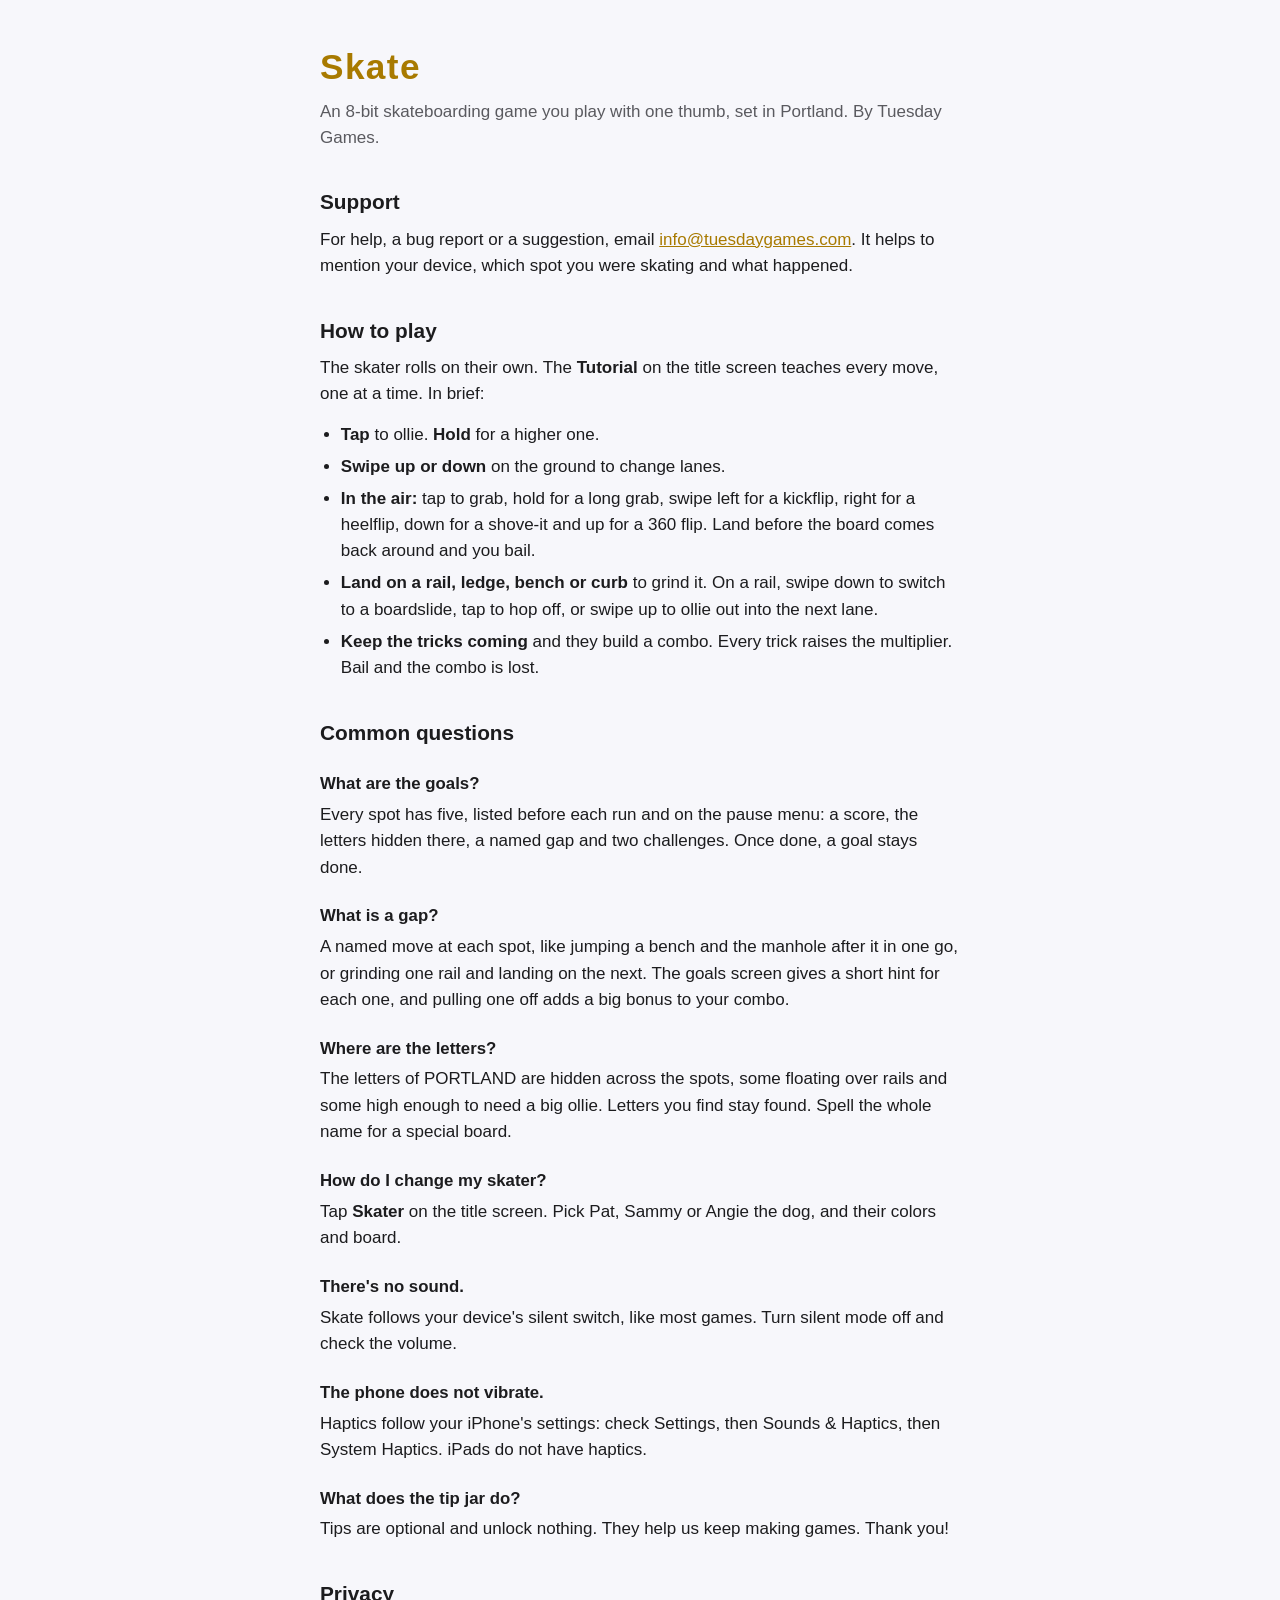
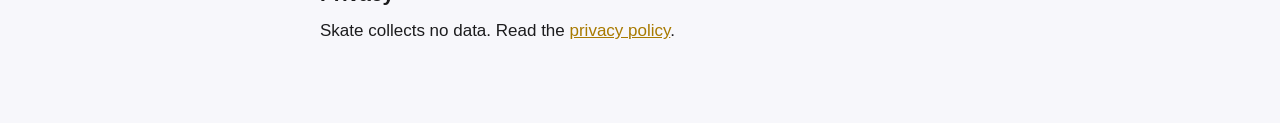
==== docs/index.html @ dddfa17e "Add App Store assets and listing, fireworks, and gameplay fixes - Debug-only marketing exporter rend" ====
<!doctype html>
<html lang="en">
<head>
<meta charset="utf-8">
<meta name="viewport" content="width=device-width, initial-scale=1">
<title>Skate: Support</title>
<link rel="stylesheet" href="style.css">
</head>
<body>
<main>
  <h1>Skate</h1>
  <p class="date">An 8-bit skateboarding game you play with one thumb, set in Portland. By Tuesday Games.</p>

  <h2>Support</h2>
  <p>For help, a bug report or a suggestion, email <a href="mailto:info@tuesdaygames.com">info@tuesdaygames.com</a>. It helps to mention your device, which spot you were skating and what happened.</p>

  <h2>How to play</h2>
  <p>The skater rolls on their own. The <strong>Tutorial</strong> on the title screen teaches every move, one at a time. In brief:</p>
  <ul>
    <li><strong>Tap</strong> to ollie. <strong>Hold</strong> for a higher one.</li>
    <li><strong>Swipe up or down</strong> on the ground to change lanes.</li>
    <li><strong>In the air:</strong> tap to grab, hold for a long grab, swipe left for a kickflip, right for a heelflip, down for a shove-it and up for a 360 flip. Land before the board comes back around and you bail.</li>
    <li><strong>Land on a rail, ledge, bench or curb</strong> to grind it. On a rail, swipe down to switch to a boardslide, tap to hop off, or swipe up to ollie out into the next lane.</li>
    <li><strong>Keep the tricks coming</strong> and they build a combo. Every trick raises the multiplier. Bail and the combo is lost.</li>
  </ul>

  <h2>Common questions</h2>

  <h3>What are the goals?</h3>
  <p>Every spot has five, listed before each run and on the pause menu: a score, the letters hidden there, a named gap and two challenges. Once done, a goal stays done.</p>

  <h3>What is a gap?</h3>
  <p>A named move at each spot, like jumping a bench and the manhole after it in one go, or grinding one rail and landing on the next. The goals screen gives a short hint for each one, and pulling one off adds a big bonus to your combo.</p>

  <h3>Where are the letters?</h3>
  <p>The letters of PORTLAND are hidden across the spots, some floating over rails and some high enough to need a big ollie. Letters you find stay found. Spell the whole name for a special board.</p>

  <h3>How do I change my skater?</h3>
  <p>Tap <strong>Skater</strong> on the title screen. Pick Pat, Sammy or Angie the dog, and their colors and board.</p>

  <h3>There's no sound.</h3>
  <p>Skate follows your device's silent switch, like most games. Turn silent mode off and check the volume.</p>

  <h3>The phone does not vibrate.</h3>
  <p>Haptics follow your iPhone's settings: check Settings, then Sounds &amp; Haptics, then System Haptics. iPads do not have haptics.</p>

  <h3>What does the tip jar do?</h3>
  <p>Tips are optional and unlock nothing. They help us keep making games. Thank you!</p>

  <h2>Privacy</h2>
  <p>Skate collects no data. Read the <a href="privacy.html">privacy policy</a>.</p>
</main>
</body>
</html>
---- docs/style.css ----
:root {
  --night: #141a3c;
  --gold: #a87a00;
  --text: #1c1c1e;
  --muted: #5a5a5f;
  --bg: #f7f7fb;
}

@media (prefers-color-scheme: dark) {
  :root {
    --gold: #f8b800;
    --text: #f2f2f2;
    --muted: #b0b3c0;
    --bg: #141a3c;
  }
}

body {
  margin: 0;
  background: var(--bg);
  color: var(--text);
  font: 17px/1.55 -apple-system, BlinkMacSystemFont, "Avenir Next", "Segoe UI", sans-serif;
}

main {
  max-width: 40rem;
  margin: 0 auto;
  padding: 2.5rem 1rem 4rem;
}

h1 {
  margin: 0 0 0.25rem;
  font-size: 2.2rem;
  letter-spacing: 0.04em;
  color: var(--gold);
}

h2 {
  margin: 2.2rem 0 0.5rem;
  font-size: 1.3rem;
}

h3 {
  margin: 1.4rem 0 0.3rem;
  font-size: 1.05rem;
}

p,
ul {
  margin: 0 0 0.9rem;
}

ul {
  padding-left: 1.3rem;
}

li {
  margin-bottom: 0.35rem;
}

a {
  color: var(--gold);
}

.date,
.back {
  color: var(--muted);
}

.back {
  margin-bottom: 1.5rem;
}
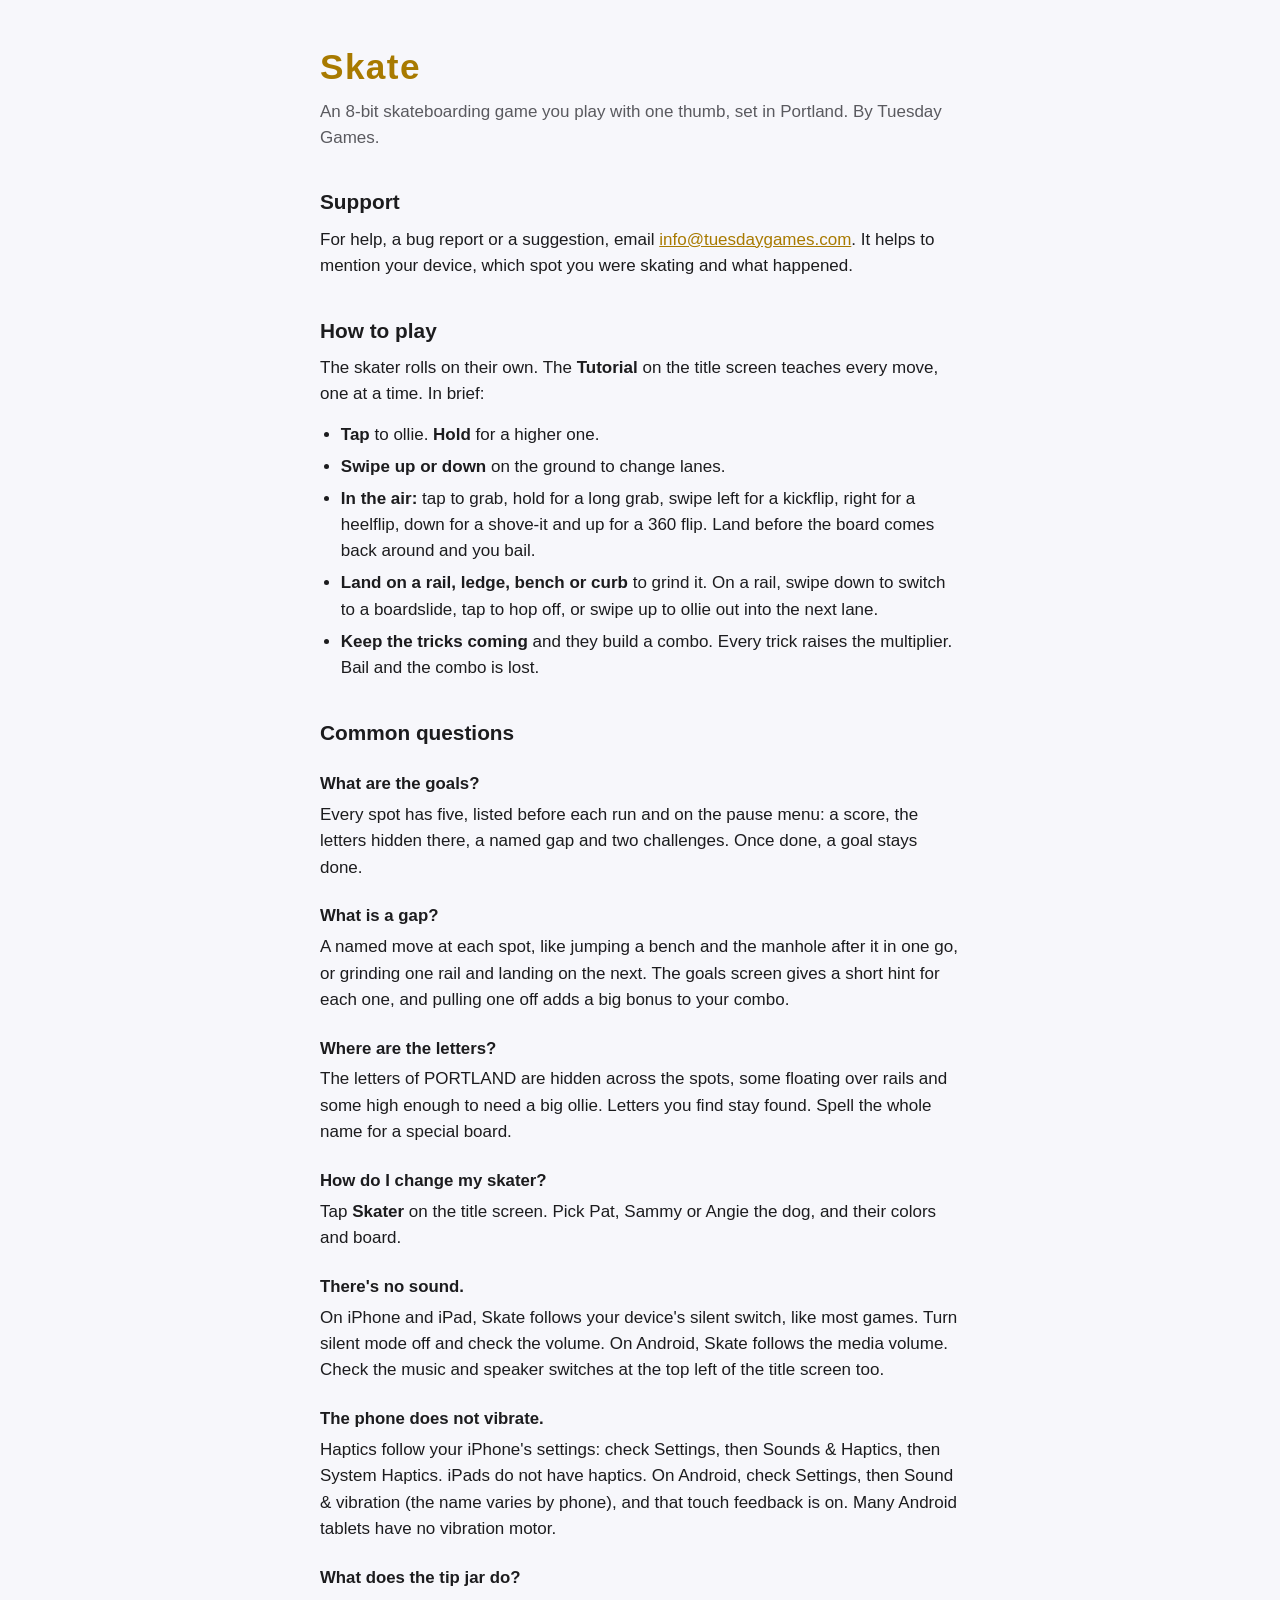
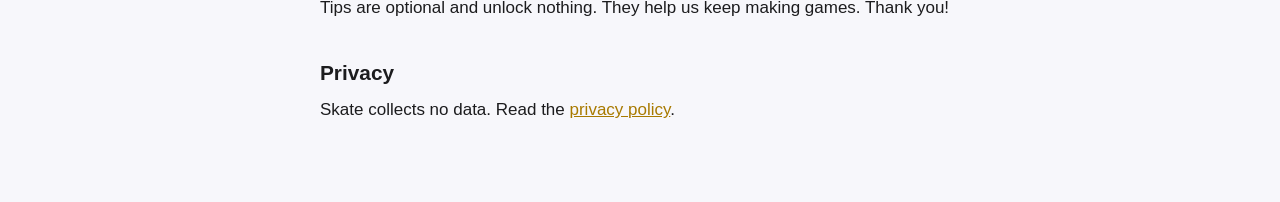
==== commit 85f3b1e6: "Privacy and support pages: cover Android and Google Play Co-Authored-By: Claude Opus 5.5 <noreply@an" ====
--- a/docs/index.html
+++ b/docs/index.html
@@ -39,10 +39,10 @@
   <p>Tap <strong>Skater</strong> on the title screen. Pick Pat, Sammy or Angie the dog, and their colors and board.</p>
 
   <h3>There's no sound.</h3>
-  <p>Skate follows your device's silent switch, like most games. Turn silent mode off and check the volume.</p>
+  <p>On iPhone and iPad, Skate follows your device's silent switch, like most games. Turn silent mode off and check the volume. On Android, Skate follows the media volume. Check the music and speaker switches at the top left of the title screen too.</p>
 
   <h3>The phone does not vibrate.</h3>
-  <p>Haptics follow your iPhone's settings: check Settings, then Sounds &amp; Haptics, then System Haptics. iPads do not have haptics.</p>
+  <p>Haptics follow your iPhone's settings: check Settings, then Sounds &amp; Haptics, then System Haptics. iPads do not have haptics. On Android, check Settings, then Sound &amp; vibration (the name varies by phone), and that touch feedback is on. Many Android tablets have no vibration motor.</p>
 
   <h3>What does the tip jar do?</h3>
   <p>Tips are optional and unlock nothing. They help us keep making games. Thank you!</p>
